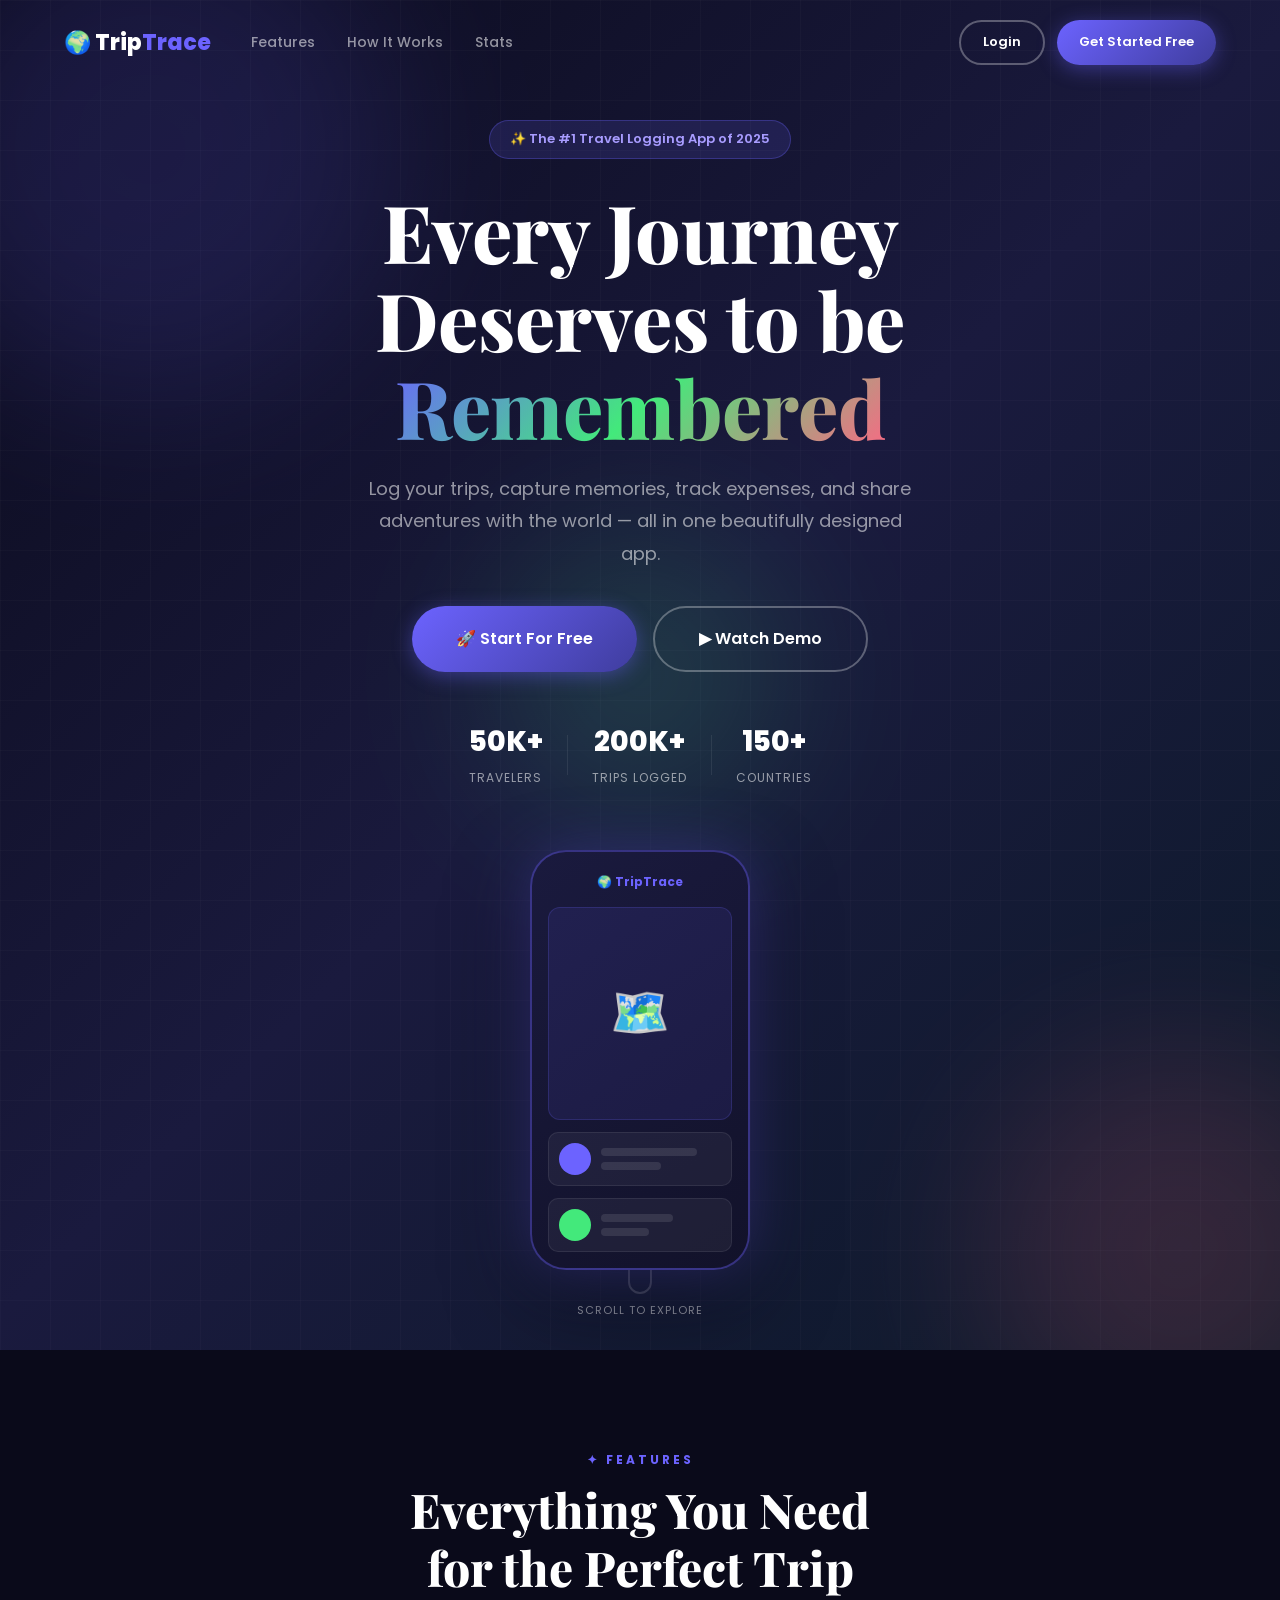
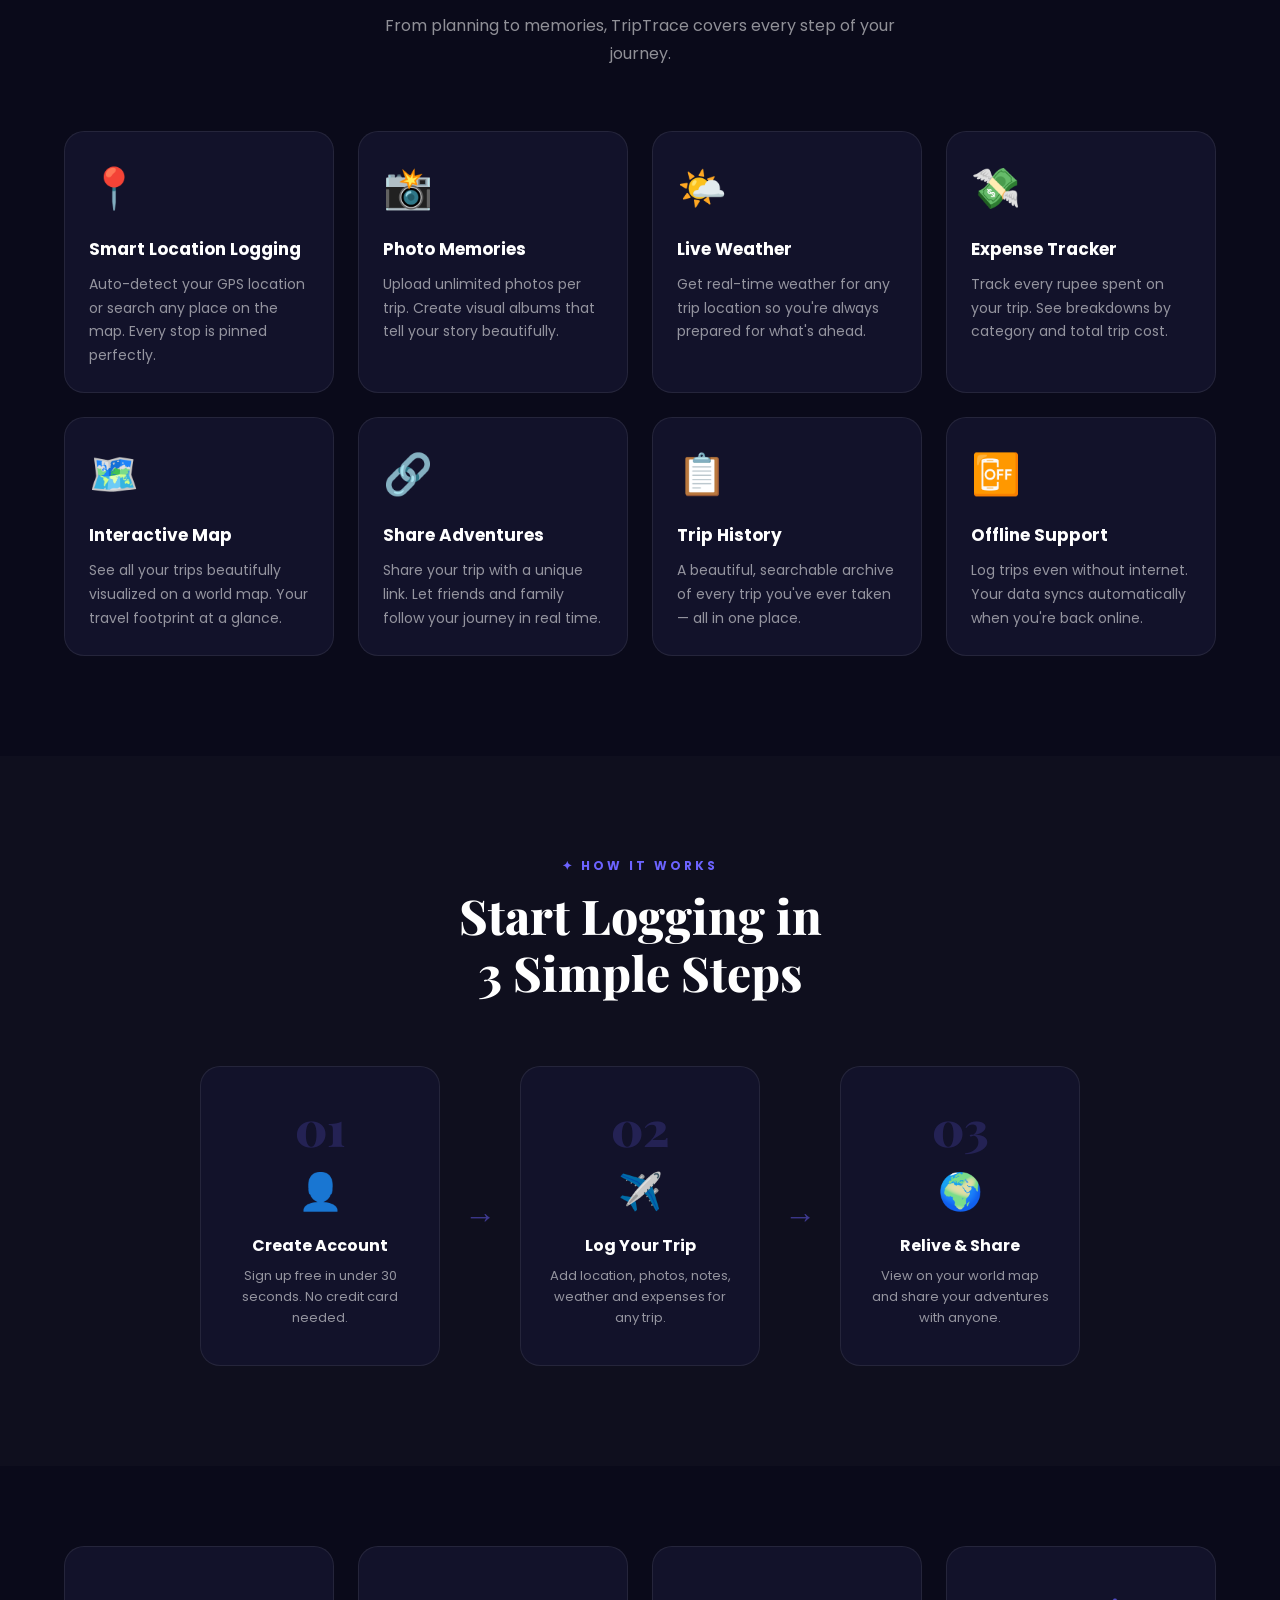
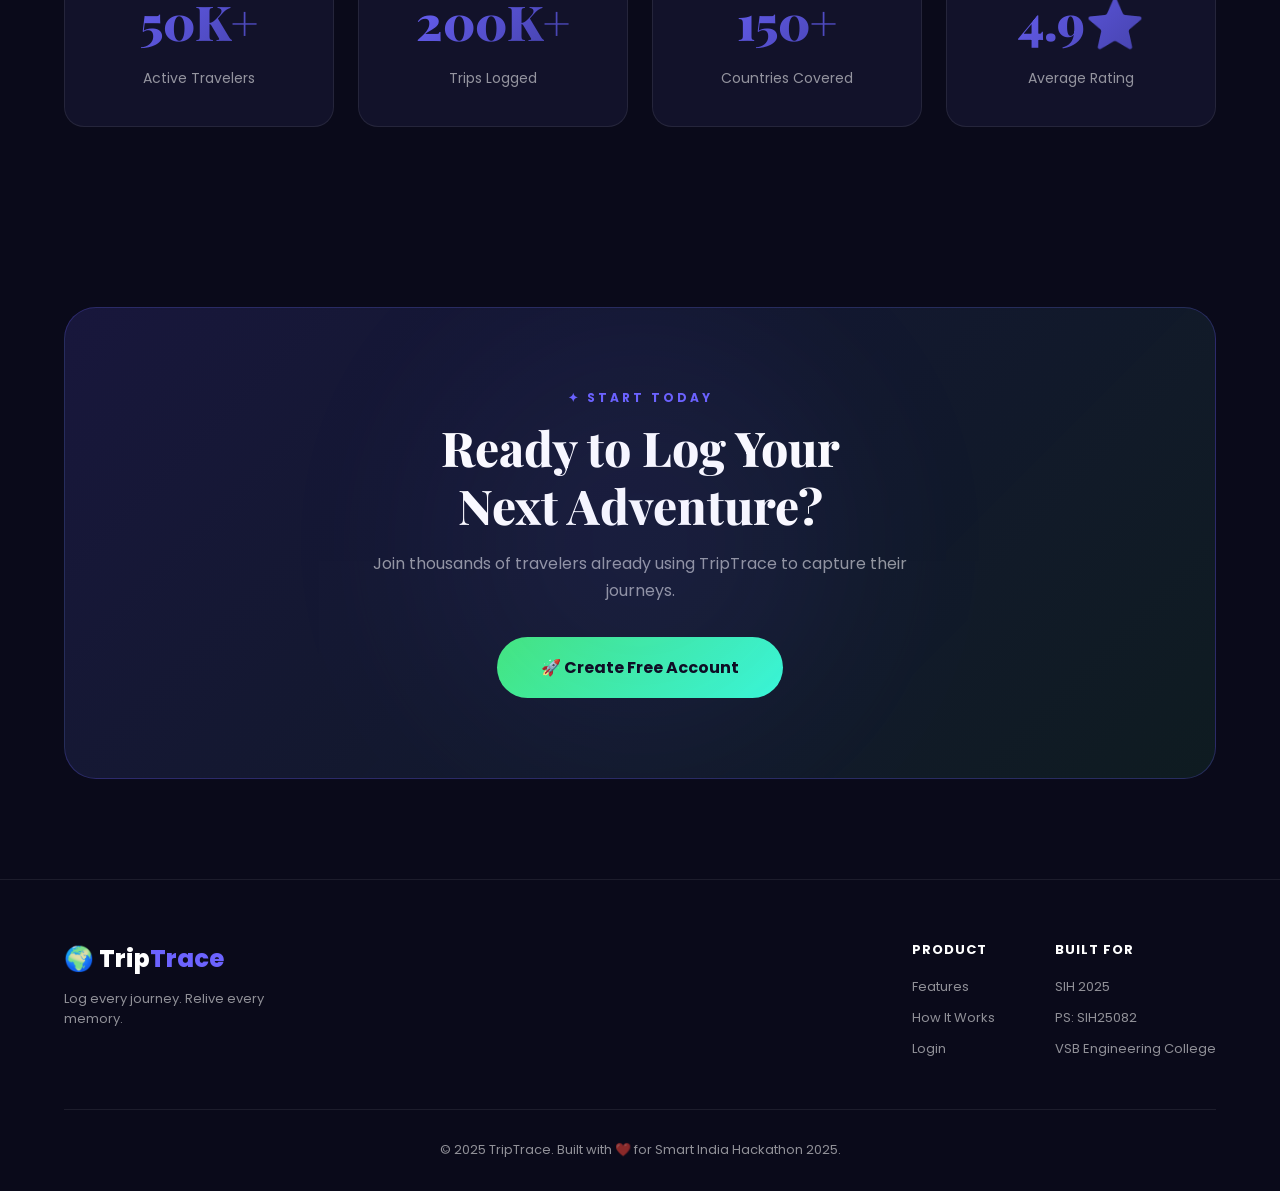
==== index.html @ 21048da5 "Initial commit - TripTrace SIH25082" ====
<!DOCTYPE html>
<html lang="en">
<head>
  <meta charset="UTF-8"/>
  <meta name="viewport" content="width=device-width, initial-scale=1.0"/>
  <meta name="description" content="TripTrace — The world's most beautiful travel logging app"/>
  <title>TripTrace — Log Every Journey</title>
  <link rel="stylesheet" href="css/style.css"/>
  <link rel="stylesheet" href="css/landing.css"/>
</head>
<body>

  <!-- NAVBAR -->
  <nav class="navbar" id="navbar">
    <div class="nav-container">
      <div class="nav-logo">🌍 Trip<span>Trace</span></div>
      <div class="nav-links">
        <a href="#features">Features</a>
        <a href="#how-it-works">How It Works</a>
        <a href="#stats">Stats</a>
      </div>
      <div class="nav-cta">
        <a href="login.html" class="btn btn-outline btn-sm">Login</a>
        <a href="login.html?mode=signup" class="btn btn-primary btn-sm">Get Started Free</a>
      </div>
      <button class="menu-toggle" onclick="toggleMenu()">☰</button>
    </div>
    <!-- Mobile Menu -->
    <div class="mobile-menu" id="mobile-menu">
      <a href="#features">Features</a>
      <a href="#how-it-works">How It Works</a>
      <a href="login.html">Login</a>
      <a href="login.html?mode=signup" class="btn btn-primary btn-sm">Get Started Free</a>
    </div>
  </nav>

  <!-- HERO SECTION -->
  <section class="hero">
    <div class="hero-bg">
      <div class="hero-orb orb-1"></div>
      <div class="hero-orb orb-2"></div>
      <div class="hero-orb orb-3"></div>
      <div class="hero-grid"></div>
    </div>
    <div class="hero-content">
      <div class="hero-badge animate-fadeInUp">
        ✨ The #1 Travel Logging App of 2025
      </div>
      <h1 class="hero-title animate-fadeInUp delay-1">
        Every Journey<br/>Deserves to be<br/>
        <span class="gradient-text">Remembered</span>
      </h1>
      <p class="hero-sub animate-fadeInUp delay-2">
        Log your trips, capture memories, track expenses, and share adventures
        with the world — all in one beautifully designed app.
      </p>
      <div class="hero-actions animate-fadeInUp delay-3">
        <a href="login.html?mode=signup" class="btn btn-primary btn-lg">
          🚀 Start For Free
        </a>
        <a href="#how-it-works" class="btn btn-outline btn-lg">
          ▶ Watch Demo
        </a>
      </div>
      <div class="hero-stats animate-fadeInUp delay-4">
        <div class="hero-stat">
          <span class="stat-num">50K+</span>
          <span class="stat-label">Travelers</span>
        </div>
        <div class="stat-divider"></div>
        <div class="hero-stat">
          <span class="stat-num">200K+</span>
          <span class="stat-label">Trips Logged</span>
        </div>
        <div class="stat-divider"></div>
        <div class="hero-stat">
          <span class="stat-num">150+</span>
          <span class="stat-label">Countries</span>
        </div>
      </div>
    </div>
    <div class="hero-visual animate-float">
      <div class="phone-mockup">
        <div class="phone-screen">
          <div class="mock-nav">🌍 TripTrace</div>
          <div class="mock-map">🗺️</div>
          <div class="mock-card">
            <div class="mock-dot"></div>
            <div class="mock-lines">
              <div class="mock-line w80"></div>
              <div class="mock-line w50"></div>
            </div>
          </div>
          <div class="mock-card">
            <div class="mock-dot" style="background:#43E97B"></div>
            <div class="mock-lines">
              <div class="mock-line w60"></div>
              <div class="mock-line w40"></div>
            </div>
          </div>
        </div>
      </div>
    </div>
    <div class="hero-scroll">
      <div class="scroll-indicator">
        <div class="scroll-dot"></div>
      </div>
      <span>Scroll to explore</span>
    </div>
  </section>

  <!-- FEATURES SECTION -->
  <section class="features-section" id="features">
    <div class="container">
      <div class="section-header">
        <p class="section-tag">✦ Features</p>
        <h2 class="section-title">Everything You Need<br/>for the Perfect Trip</h2>
        <p class="section-sub">From planning to memories, TripTrace covers every step of your journey.</p>
      </div>
      <div class="features-grid">
        <div class="feature-card card animate-fadeInUp">
          <div class="feature-icon">📍</div>
          <h3>Smart Location Logging</h3>
          <p>Auto-detect your GPS location or search any place on the map. Every stop is pinned perfectly.</p>
        </div>
        <div class="feature-card card animate-fadeInUp delay-1">
          <div class="feature-icon">📸</div>
          <h3>Photo Memories</h3>
          <p>Upload unlimited photos per trip. Create visual albums that tell your story beautifully.</p>
        </div>
        <div class="feature-card card animate-fadeInUp delay-2">
          <div class="feature-icon">🌤️</div>
          <h3>Live Weather</h3>
          <p>Get real-time weather for any trip location so you're always prepared for what's ahead.</p>
        </div>
        <div class="feature-card card animate-fadeInUp delay-3">
          <div class="feature-icon">💸</div>
          <h3>Expense Tracker</h3>
          <p>Track every rupee spent on your trip. See breakdowns by category and total trip cost.</p>
        </div>
        <div class="feature-card card animate-fadeInUp">
          <div class="feature-icon">🗺️</div>
          <h3>Interactive Map</h3>
          <p>See all your trips beautifully visualized on a world map. Your travel footprint at a glance.</p>
        </div>
        <div class="feature-card card animate-fadeInUp delay-1">
          <div class="feature-icon">🔗</div>
          <h3>Share Adventures</h3>
          <p>Share your trip with a unique link. Let friends and family follow your journey in real time.</p>
        </div>
        <div class="feature-card card animate-fadeInUp delay-2">
          <div class="feature-icon">📋</div>
          <h3>Trip History</h3>
          <p>A beautiful, searchable archive of every trip you've ever taken — all in one place.</p>
        </div>
        <div class="feature-card card animate-fadeInUp delay-3">
          <div class="feature-icon">📴</div>
          <h3>Offline Support</h3>
          <p>Log trips even without internet. Your data syncs automatically when you're back online.</p>
        </div>
      </div>
    </div>
  </section>

  <!-- HOW IT WORKS -->
  <section class="how-section" id="how-it-works">
    <div class="container">
      <div class="section-header">
        <p class="section-tag">✦ How It Works</p>
        <h2 class="section-title">Start Logging in<br/>3 Simple Steps</h2>
      </div>
      <div class="steps-grid">
        <div class="step-card">
          <div class="step-num">01</div>
          <div class="step-icon">👤</div>
          <h3>Create Account</h3>
          <p>Sign up free in under 30 seconds. No credit card needed.</p>
        </div>
        <div class="step-arrow">→</div>
        <div class="step-card">
          <div class="step-num">02</div>
          <div class="step-icon">✈️</div>
          <h3>Log Your Trip</h3>
          <p>Add location, photos, notes, weather and expenses for any trip.</p>
        </div>
        <div class="step-arrow">→</div>
        <div class="step-card">
          <div class="step-num">03</div>
          <div class="step-icon">🌍</div>
          <h3>Relive & Share</h3>
          <p>View on your world map and share your adventures with anyone.</p>
        </div>
      </div>
    </div>
  </section>

  <!-- STATS SECTION -->
  <section class="stats-section" id="stats">
    <div class="container">
      <div class="stats-grid">
        <div class="stat-card">
          <div class="big-stat">50K+</div>
          <div class="stat-desc">Active Travelers</div>
        </div>
        <div class="stat-card">
          <div class="big-stat">200K+</div>
          <div class="stat-desc">Trips Logged</div>
        </div>
        <div class="stat-card">
          <div class="big-stat">150+</div>
          <div class="stat-desc">Countries Covered</div>
        </div>
        <div class="stat-card">
          <div class="big-stat">4.9⭐</div>
          <div class="stat-desc">Average Rating</div>
        </div>
      </div>
    </div>
  </section>

  <!-- CTA SECTION -->
  <section class="cta-section">
    <div class="container">
      <div class="cta-box">
        <div class="cta-orb"></div>
        <p class="section-tag">✦ Start Today</p>
        <h2 class="section-title">Ready to Log Your<br/>Next Adventure?</h2>
        <p class="section-sub" style="margin:0 auto 32px;">
          Join thousands of travelers already using TripTrace to capture their journeys.
        </p>
        <a href="login.html?mode=signup" class="btn btn-accent btn-lg">
          🚀 Create Free Account
        </a>
      </div>
    </div>
  </section>

  <!-- FOOTER -->
  <footer class="footer">
    <div class="container">
      <div class="footer-top">
        <div class="footer-brand">
          <div class="footer-logo">🌍 Trip<span>Trace</span></div>
          <p>Log every journey. Relive every memory.</p>
        </div>
        <div class="footer-links">
          <div class="link-group">
            <h4>Product</h4>
            <a href="#features">Features</a>
            <a href="#how-it-works">How It Works</a>
            <a href="login.html">Login</a>
          </div>
          <div class="link-group">
            <h4>Built For</h4>
            <a href="#">SIH 2025</a>
            <a href="#">PS: SIH25082</a>
            <a href="#">VSB Engineering College</a>
          </div>
        </div>
      </div>
      <div class="footer-bottom">
        <p>© 2025 TripTrace. Built with ❤️ for Smart India Hackathon 2025.</p>
      </div>
    </div>
  </footer>

  <script>
    // Navbar scroll effect
    window.addEventListener('scroll', () => {
      const nav = document.getElementById('navbar');
      nav.classList.toggle('scrolled', window.scrollY > 50);
    });

    // Mobile menu toggle
    function toggleMenu() {
      document.getElementById('mobile-menu').classList.toggle('open');
    }

    // Intersection Observer for animations
    const observer = new IntersectionObserver((entries) => {
      entries.forEach(e => {
        if (e.isIntersecting) e.target.classList.add('visible');
      });
    }, { threshold: 0.15 });

    document.querySelectorAll('.animate-fadeInUp').forEach(el => observer.observe(el));
  </script>
</body>
</html>
---- css/style.css ----
/* ===== FONTS ===== */
@import url('https://fonts.googleapis.com/css2?family=Poppins:wght@300;400;500;600;700;800;900&family=Playfair+Display:wght@700;800&display=swap');

/* ===== VARIABLES ===== */
:root {
  --primary:       #6C63FF;
  --primary-dark:  #4B44CC;
  --secondary:     #FF6584;
  --accent:        #43E97B;
  --gold:          #FFD700;
  --dark:          #0A0A1A;
  --dark-card:     #12122A;
  --dark-border:   rgba(255,255,255,0.08);
  --white:         #FFFFFF;
  --text-muted:    rgba(255,255,255,0.55);
  --gradient-1:    linear-gradient(135deg, #6C63FF, #3F3D9E);
  --gradient-2:    linear-gradient(135deg, #43E97B, #38F9D7);
  --gradient-3:    linear-gradient(135deg, #FF6584, #FF8E53);
  --gradient-hero: linear-gradient(135deg, #0A0A1A 0%, #1a1a3e 50%, #0d1b2a 100%);
  --shadow-glow:   0 0 40px rgba(108,99,255,0.3);
  --shadow-card:   0 8px 32px rgba(0,0,0,0.3);
  --radius:        20px;
  --radius-sm:     12px;
}

/* ===== RESET ===== */
*, *::before, *::after {
  margin: 0; padding: 0;
  box-sizing: border-box;
}

html { scroll-behavior: smooth; }

body {
  font-family: 'Poppins', sans-serif;
  background: var(--dark);
  color: var(--white);
  overflow-x: hidden;
  line-height: 1.6;
}

/* ===== SCROLLBAR ===== */
::-webkit-scrollbar { width: 6px; }
::-webkit-scrollbar-track { background: var(--dark); }
::-webkit-scrollbar-thumb { background: var(--primary); border-radius: 10px; }

/* ===== BUTTONS ===== */
.btn {
  display: inline-flex;
  align-items: center;
  gap: 8px;
  padding: 14px 32px;
  border-radius: 50px;
  font-size: 15px;
  font-weight: 600;
  cursor: pointer;
  border: none;
  text-decoration: none;
  transition: all 0.3s ease;
  font-family: 'Poppins', sans-serif;
  white-space: nowrap;
}

.btn-primary {
  background: var(--gradient-1);
  color: var(--white);
  box-shadow: 0 4px 20px rgba(108,99,255,0.4);
}
.btn-primary:hover {
  transform: translateY(-3px);
  box-shadow: 0 8px 30px rgba(108,99,255,0.6);
}

.btn-outline {
  background: transparent;
  color: var(--white);
  border: 2px solid rgba(255,255,255,0.3);
}
.btn-outline:hover {
  background: rgba(255,255,255,0.1);
  border-color: var(--white);
  transform: translateY(-2px);
}

.btn-accent {
  background: var(--gradient-2);
  color: var(--dark);
  font-weight: 700;
}
.btn-accent:hover {
  transform: translateY(-3px);
  box-shadow: 0 8px 30px rgba(67,233,123,0.4);
}

.btn-lg { padding: 18px 44px; font-size: 16px; }
.btn-sm { padding: 10px 22px; font-size: 13px; }
.btn-full { width: 100%; justify-content: center; }

/* ===== INPUT FIELDS ===== */
.input-group {
  margin-bottom: 18px;
}
.input-group label {
  display: block;
  font-size: 12px;
  font-weight: 600;
  color: var(--text-muted);
  text-transform: uppercase;
  letter-spacing: 1px;
  margin-bottom: 8px;
}
.input-field {
  width: 100%;
  padding: 14px 18px;
  background: rgba(255,255,255,0.06);
  border: 1.5px solid var(--dark-border);
  border-radius: var(--radius-sm);
  color: var(--white);
  font-size: 14px;
  font-family: 'Poppins', sans-serif;
  outline: none;
  transition: all 0.3s;
}
.input-field::placeholder { color: rgba(255,255,255,0.25); }
.input-field:focus {
  border-color: var(--primary);
  background: rgba(108,99,255,0.08);
  box-shadow: 0 0 0 3px rgba(108,99,255,0.15);
}
textarea.input-field {
  resize: vertical;
  min-height: 100px;
}

/* ===== CARDS ===== */
.card {
  background: var(--dark-card);
  border: 1px solid var(--dark-border);
  border-radius: var(--radius);
  padding: 24px;
  transition: transform 0.3s, box-shadow 0.3s;
}
.card:hover {
  transform: translateY(-4px);
  box-shadow: var(--shadow-card);
}

/* ===== BADGE ===== */
.badge {
  display: inline-block;
  padding: 4px 12px;
  border-radius: 20px;
  font-size: 11px;
  font-weight: 700;
  text-transform: uppercase;
  letter-spacing: 0.5px;
}
.badge-primary { background: rgba(108,99,255,0.2); color: var(--primary); }
.badge-accent  { background: rgba(67,233,123,0.2); color: var(--accent); }
.badge-gold    { background: rgba(255,215,0,0.2);  color: var(--gold); }

/* ===== SECTION TITLES ===== */
.section-tag {
  font-size: 12px;
  font-weight: 700;
  text-transform: uppercase;
  letter-spacing: 3px;
  color: var(--primary);
  margin-bottom: 12px;
}
.section-title {
  font-family: 'Playfair Display', serif;
  font-size: clamp(28px, 5vw, 48px);
  font-weight: 800;
  line-height: 1.2;
  margin-bottom: 16px;
}
.section-sub {
  font-size: 16px;
  color: var(--text-muted);
  max-width: 540px;
  line-height: 1.7;
}

/* ===== TOAST ===== */
.toast {
  position: fixed;
  bottom: 30px;
  left: 50%;
  transform: translateX(-50%) translateY(20px);
  background: var(--dark-card);
  color: var(--white);
  padding: 14px 28px;
  border-radius: 50px;
  font-size: 14px;
  font-weight: 500;
  border: 1px solid var(--dark-border);
  box-shadow: var(--shadow-card);
  z-index: 9999;
  opacity: 0;
  transition: all 0.3s ease;
  white-space: nowrap;
}
.toast.show {
  opacity: 1;
  transform: translateX(-50%) translateY(0);
}

/* ===== LOADER ===== */
.loader {
  width: 20px; height: 20px;
  border: 3px solid rgba(255,255,255,0.2);
  border-top-color: var(--white);
  border-radius: 50%;
  animation: spin 0.8s linear infinite;
  display: inline-block;
  vertical-align: middle;
}
@keyframes spin { to { transform: rotate(360deg); } }

/* ===== ANIMATIONS ===== */
@keyframes fadeInUp {
  from { opacity: 0; transform: translateY(30px); }
  to   { opacity: 1; transform: translateY(0); }
}
@keyframes fadeIn {
  from { opacity: 0; }
  to   { opacity: 1; }
}
@keyframes float {
  0%, 100% { transform: translateY(0); }
  50%       { transform: translateY(-12px); }
}
@keyframes pulse {
  0%, 100% { transform: scale(1); }
  50%       { transform: scale(1.05); }
}
@keyframes shimmer {
  0%   { background-position: -200% 0; }
  100% { background-position: 200% 0; }
}

.animate-fadeInUp  { animation: fadeInUp 0.6s ease forwards; }
.animate-float     { animation: float 4s ease-in-out infinite; }
.animate-pulse     { animation: pulse 2s ease-in-out infinite; }

.delay-1 { animation-delay: 0.1s; }
.delay-2 { animation-delay: 0.2s; }
.delay-3 { animation-delay: 0.3s; }
.delay-4 { animation-delay: 0.4s; }

/* ===== SKELETON LOADER ===== */
.skeleton {
  background: linear-gradient(90deg,
    rgba(255,255,255,0.05) 25%,
    rgba(255,255,255,0.1)  50%,
    rgba(255,255,255,0.05) 75%);
  background-size: 200% 100%;
  animation: shimmer 1.5s infinite;
  border-radius: var(--radius-sm);
}

/* ===== APP LAYOUT (Inner Pages) ===== */
.app-body { background: #0D0D1F; }

.app-layout {
  max-width: 480px;
  margin: 0 auto;
  min-height: 100vh;
  display: flex;
  flex-direction: column;
  position: relative;
}

/* TOP NAV */
.top-nav {
  background: linear-gradient(135deg, #12122A, #1a1a3e);
  padding: 20px 20px 16px;
  display: flex;
  justify-content: space-between;
  align-items: center;
  border-bottom: 1px solid var(--dark-border);
  position: sticky;
  top: 0;
  z-index: 100;
}
.nav-brand { display: flex; align-items: center; gap: 10px; }
.nav-brand .brand-icon { font-size: 28px; }
.nav-brand .brand-text { font-size: 18px; font-weight: 800; }
.nav-brand .brand-text span { color: var(--primary); }
.nav-subtitle { font-size: 11px; color: var(--text-muted); margin-top: 1px; }
.nav-actions { display: flex; gap: 10px; align-items: center; }

/* BOTTOM NAV */
.bottom-nav {
  position: fixed;
  bottom: 0;
  left: 50%;
  transform: translateX(-50%);
  width: 100%;
  max-width: 480px;
  background: rgba(18,18,42,0.95);
  backdrop-filter: blur(20px);
  display: flex;
  justify-content: space-around;
  align-items: center;
  padding: 10px 0 16px;
  border-top: 1px solid var(--dark-border);
  z-index: 100;
}
.nav-item {
  display: flex;
  flex-direction: column;
  align-items: center;
  text-decoration: none;
  color: var(--text-muted);
  font-size: 10px;
  font-weight: 500;
  gap: 4px;
  transition: color 0.2s;
  padding: 4px 12px;
}
.nav-item .nav-icon { font-size: 22px; }
.nav-item.active { color: var(--primary); }
.nav-item.active .nav-icon {
  filter: drop-shadow(0 0 6px rgba(108,99,255,0.8));
}

/* PAGE CONTENT */
.page-content {
  flex: 1;
  padding: 20px 16px 100px;
  overflow-y: auto;
}

/* ===== DIVIDER ===== */
.divider {
  height: 1px;
  background: var(--dark-border);
  margin: 24px 0;
}

/* ===== RESPONSIVE ===== */
@media (max-width: 480px) {
  .btn-lg { padding: 16px 32px; font-size: 15px; }
  .section-title { font-size: 28px; }
}
---- css/landing.css ----
/* ===== NAVBAR ===== */
.navbar {
  position: fixed; top: 0; left: 0; right: 0;
  z-index: 1000;
  padding: 20px 0;
  transition: all 0.4s ease;
}
.navbar.scrolled {
  background: rgba(10,10,26,0.95);
  backdrop-filter: blur(20px);
  padding: 14px 0;
  border-bottom: 1px solid rgba(255,255,255,0.06);
  box-shadow: 0 4px 30px rgba(0,0,0,0.3);
}
.nav-container {
  max-width: 1200px; margin: 0 auto;
  padding: 0 24px;
  display: flex; align-items: center; gap: 40px;
}
.nav-logo {
  font-size: 22px; font-weight: 800;
  text-decoration: none; color: var(--white);
}
.nav-logo span { color: var(--primary); }
.nav-links { display: flex; gap: 32px; flex: 1; }
.nav-links a {
  color: var(--text-muted); text-decoration: none;
  font-size: 14px; font-weight: 500;
  transition: color 0.2s;
}
.nav-links a:hover { color: var(--white); }
.nav-cta { display: flex; gap: 12px; }
.menu-toggle {
  display: none; background: none; border: none;
  color: white; font-size: 22px; cursor: pointer;
}
.mobile-menu {
  display: none; flex-direction: column;
  gap: 16px; padding: 20px 24px;
  background: rgba(10,10,26,0.98);
}
.mobile-menu.open { display: flex; }
.mobile-menu a {
  color: var(--text-muted); text-decoration: none; font-size: 15px;
}

/* ===== HERO ===== */
.hero {
  min-height: 100vh;
  display: flex; flex-direction: column;
  justify-content: center; align-items: center;
  position: relative; overflow: hidden;
  padding: 120px 24px 80px;
  background: var(--gradient-hero);
  text-align: center;
}
.hero-bg { position: absolute; inset: 0; pointer-events: none; }
.hero-orb {
  position: absolute; border-radius: 50%;
  filter: blur(80px); opacity: 0.15;
}
.orb-1 {
  width: 500px; height: 500px;
  background: var(--primary);
  top: -100px; left: -100px;
}
.orb-2 {
  width: 400px; height: 400px;
  background: var(--secondary);
  bottom: -100px; right: -100px;
}
.orb-3 {
  width: 300px; height: 300px;
  background: var(--accent);
  top: 50%; left: 50%; transform: translate(-50%,-50%);
}
.hero-grid {
  position: absolute; inset: 0;
  background-image:
    linear-gradient(rgba(255,255,255,0.02) 1px, transparent 1px),
    linear-gradient(90deg, rgba(255,255,255,0.02) 1px, transparent 1px);
  background-size: 50px 50px;
}
.hero-content { position: relative; z-index: 2; max-width: 760px; }
.hero-badge {
  display: inline-block;
  background: rgba(108,99,255,0.15);
  border: 1px solid rgba(108,99,255,0.3);
  color: #a89cff;
  padding: 8px 20px; border-radius: 50px;
  font-size: 13px; font-weight: 600;
  margin-bottom: 28px;
}
.hero-title {
  font-family: 'Playfair Display', serif;
  font-size: clamp(40px, 7vw, 80px);
  font-weight: 800; line-height: 1.1;
  margin-bottom: 22px;
}
.gradient-text {
  background: linear-gradient(135deg, #6C63FF, #43E97B, #FF6584);
  -webkit-background-clip: text;
  -webkit-text-fill-color: transparent;
  background-clip: text;
}
.hero-sub {
  font-size: clamp(15px, 2vw, 18px);
  color: var(--text-muted); line-height: 1.8;
  margin-bottom: 36px; max-width: 560px; margin-left: auto; margin-right: auto;
}
.hero-actions { display: flex; gap: 16px; justify-content: center; flex-wrap: wrap; margin-bottom: 48px; }
.hero-stats {
  display: flex; align-items: center; justify-content: center;
  gap: 24px; flex-wrap: wrap;
}
.hero-stat { text-align: center; }
.stat-num { display: block; font-size: 28px; font-weight: 800; color: var(--white); }
.stat-label { font-size: 12px; color: var(--text-muted); text-transform: uppercase; letter-spacing: 1px; }
.stat-divider { width: 1px; height: 40px; background: var(--dark-border); }

/* PHONE MOCKUP */
.hero-visual { position: relative; z-index: 2; margin-top: 60px; }
.phone-mockup {
  width: 220px; height: 420px;
  background: linear-gradient(145deg, #1a1a3e, #12122A);
  border-radius: 36px;
  border: 2px solid rgba(108,99,255,0.4);
  padding: 16px;
  box-shadow: 0 0 60px rgba(108,99,255,0.3), 0 30px 80px rgba(0,0,0,0.5);
  margin: 0 auto;
}
.phone-screen { height: 100%; display: flex; flex-direction: column; gap: 12px; }
.mock-nav {
  text-align: center; font-size: 12px; font-weight: 700;
  color: var(--primary); padding: 4px 0;
}
.mock-map {
  flex: 1; background: rgba(108,99,255,0.1);
  border-radius: 12px; display: flex;
  align-items: center; justify-content: center;
  font-size: 48px;
  border: 1px solid rgba(108,99,255,0.2);
}
.mock-card {
  background: rgba(255,255,255,0.05);
  border-radius: 10px; padding: 10px;
  display: flex; align-items: center; gap: 10px;
  border: 1px solid var(--dark-border);
}
.mock-dot {
  width: 32px; height: 32px;
  border-radius: 50%; background: var(--primary); flex-shrink: 0;
}
.mock-lines { flex: 1; display: flex; flex-direction: column; gap: 6px; }
.mock-line {
  height: 8px; background: rgba(255,255,255,0.1);
  border-radius: 4px;
}
.w80 { width: 80%; }
.w60 { width: 60%; }
.w50 { width: 50%; }
.w40 { width: 40%; }

/* SCROLL INDICATOR */
.hero-scroll {
  position: absolute; bottom: 30px; left: 50%;
  transform: translateX(-50%);
  display: flex; flex-direction: column;
  align-items: center; gap: 8px;
  color: var(--text-muted); font-size: 11px;
  letter-spacing: 1px; text-transform: uppercase;
}
.scroll-indicator {
  width: 24px; height: 40px;
  border: 2px solid rgba(255,255,255,0.2);
  border-radius: 12px;
  display: flex; justify-content: center;
  padding-top: 6px;
}
.scroll-dot {
  width: 4px; height: 8px;
  background: var(--primary); border-radius: 2px;
  animation: scrollDown 1.5s ease infinite;
}
@keyframes scrollDown {
  0%   { transform: translateY(0); opacity: 1; }
  100% { transform: translateY(12px); opacity: 0; }
}

/* ===== CONTAINER ===== */
.container { max-width: 1200px; margin: 0 auto; padding: 0 24px; }

/* ===== SECTION HEADER ===== */
.section-header { text-align: center; margin-bottom: 64px; }
.section-header .section-sub { margin: 0 auto; }

/* ===== FEATURES ===== */
.features-section { padding: 100px 0; }
.features-grid {
  display: grid;
  grid-template-columns: repeat(auto-fit, minmax(260px, 1fr));
  gap: 24px;
}
.feature-card { opacity: 0; }
.feature-card.visible { animation: fadeInUp 0.6s ease forwards; }
.feature-icon {
  font-size: 40px; margin-bottom: 16px; display: block;
}
.feature-card h3 {
  font-size: 17px; font-weight: 700; margin-bottom: 10px;
}
.feature-card p { font-size: 14px; color: var(--text-muted); line-height: 1.7; }

/* ===== HOW IT WORKS ===== */
.how-section { padding: 100px 0; background: rgba(255,255,255,0.02); }
.steps-grid {
  display: flex; align-items: center;
  justify-content: center; gap: 24px; flex-wrap: wrap;
}
.step-card {
  background: var(--dark-card);
  border: 1px solid var(--dark-border);
  border-radius: var(--radius);
  padding: 36px 28px; text-align: center;
  max-width: 240px; flex: 1;
}
.step-num {
  font-size: 48px; font-weight: 900;
  color: rgba(108,99,255,0.2);
  font-family: 'Playfair Display', serif;
  line-height: 1; margin-bottom: 12px;
}
.step-icon { font-size: 36px; margin-bottom: 12px; }
.step-card h3 { font-size: 16px; font-weight: 700; margin-bottom: 8px; }
.step-card p { font-size: 13px; color: var(--text-muted); }
.step-arrow { font-size: 32px; color: var(--primary); opacity: 0.5; }

/* ===== STATS ===== */
.stats-section { padding: 80px 0; }
.stats-grid {
  display: grid;
  grid-template-columns: repeat(auto-fit, minmax(200px, 1fr));
  gap: 24px;
}
.stat-card {
  background: var(--dark-card);
  border: 1px solid var(--dark-border);
  border-radius: var(--radius);
  padding: 36px; text-align: center;
}
.big-stat {
  font-size: 48px; font-weight: 900;
  background: var(--gradient-1);
  -webkit-background-clip: text;
  -webkit-text-fill-color: transparent;
  background-clip: text;
  font-family: 'Playfair Display', serif;
  margin-bottom: 8px;
}
.stat-desc { font-size: 14px; color: var(--text-muted); }

/* ===== CTA ===== */
.cta-section { padding: 100px 0; }
.cta-box {
  background: linear-gradient(135deg, rgba(108,99,255,0.15), rgba(67,233,123,0.08));
  border: 1px solid rgba(108,99,255,0.25);
  border-radius: 32px; padding: 80px 40px;
  text-align: center; position: relative; overflow: hidden;
}
.cta-orb {
  position: absolute; width: 400px; height: 400px;
  background: var(--primary); border-radius: 50%;
  filter: blur(100px); opacity: 0.08;
  top: 50%; left: 50%; transform: translate(-50%,-50%);
  pointer-events: none;
}

/* ===== FOOTER ===== */
.footer { padding: 60px 0 30px; border-top: 1px solid var(--dark-border); }
.footer-top {
  display: flex; justify-content: space-between;
  gap: 40px; flex-wrap: wrap; margin-bottom: 40px;
}
.footer-logo {
  font-size: 24px; font-weight: 800; margin-bottom: 10px;
}
.footer-logo span { color: var(--primary); }
.footer-brand p { font-size: 13px; color: var(--text-muted); max-width: 240px; }
.footer-links { display: flex; gap: 60px; flex-wrap: wrap; }
.link-group h4 { font-size: 13px; font-weight: 700; margin-bottom: 16px; text-transform: uppercase; letter-spacing: 1px; }
.link-group a {
  display: block; color: var(--text-muted);
  text-decoration: none; font-size: 13px;
  margin-bottom: 10px; transition: color 0.2s;
}
.link-group a:hover { color: var(--white); }
.footer-bottom {
  text-align: center; padding-top: 30px;
  border-top: 1px solid var(--dark-border);
  font-size: 13px; color: var(--text-muted);
}

/* ===== RESPONSIVE ===== */
@media (max-width: 768px) {
  .nav-links, .nav-cta { display: none; }
  .menu-toggle { display: block; }
  .step-arrow { display: none; }
  .hero { padding: 100px 20px 60px; }
  .cta-box { padding: 50px 20px; }
  .footer-top { flex-direction: column; }
  .footer-links { gap: 32px; }
}
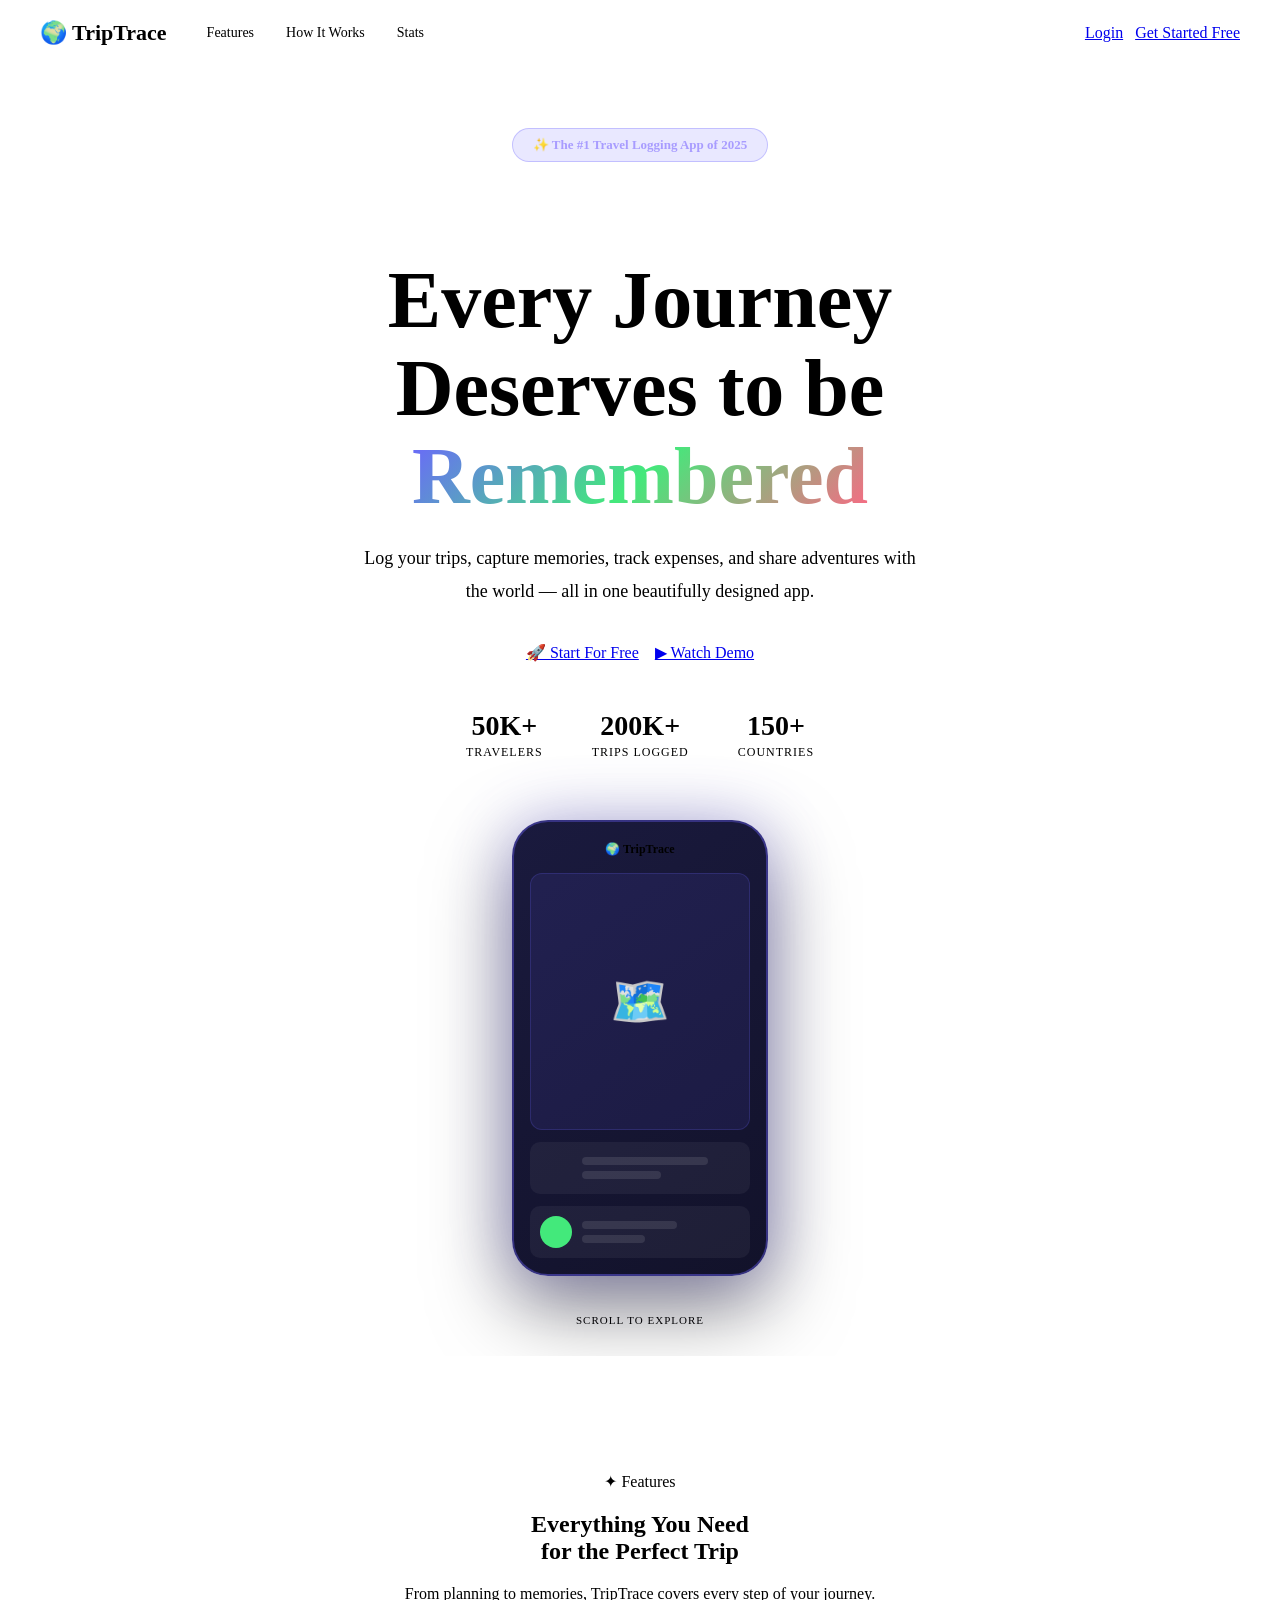
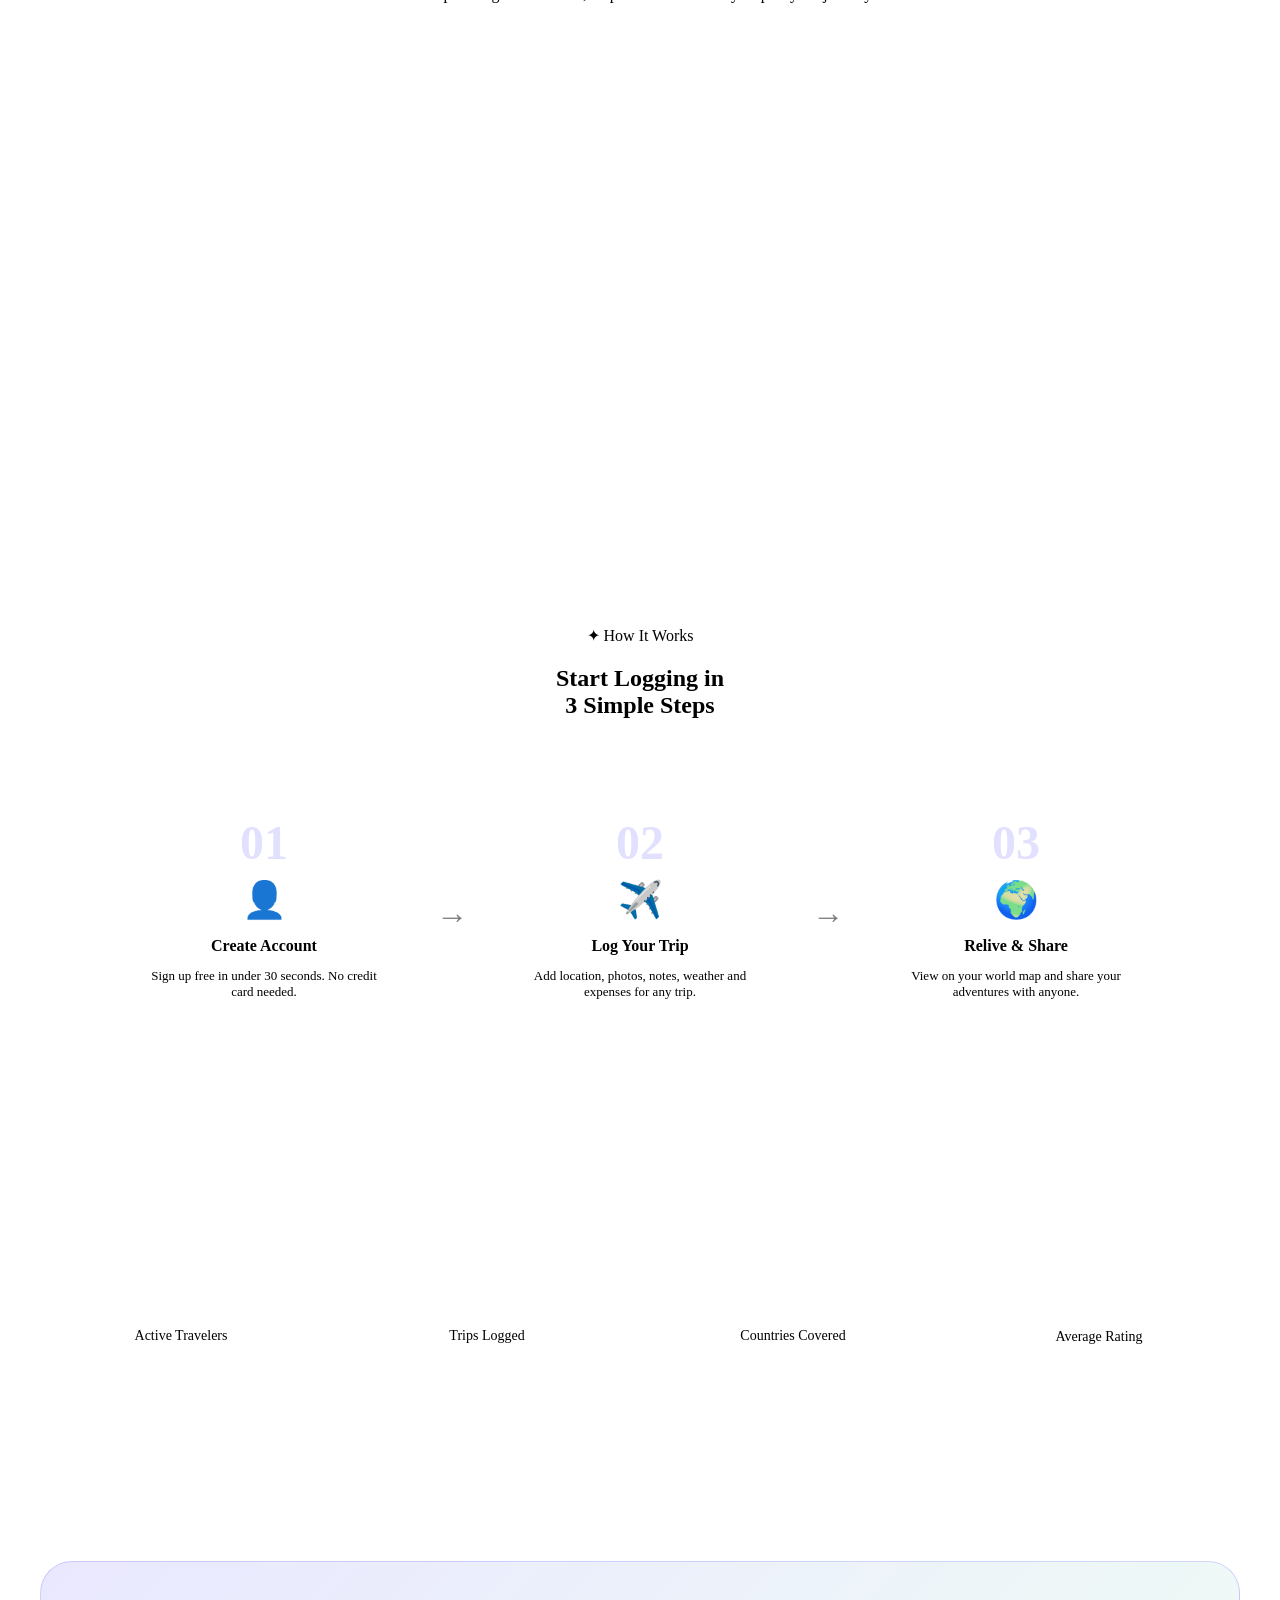
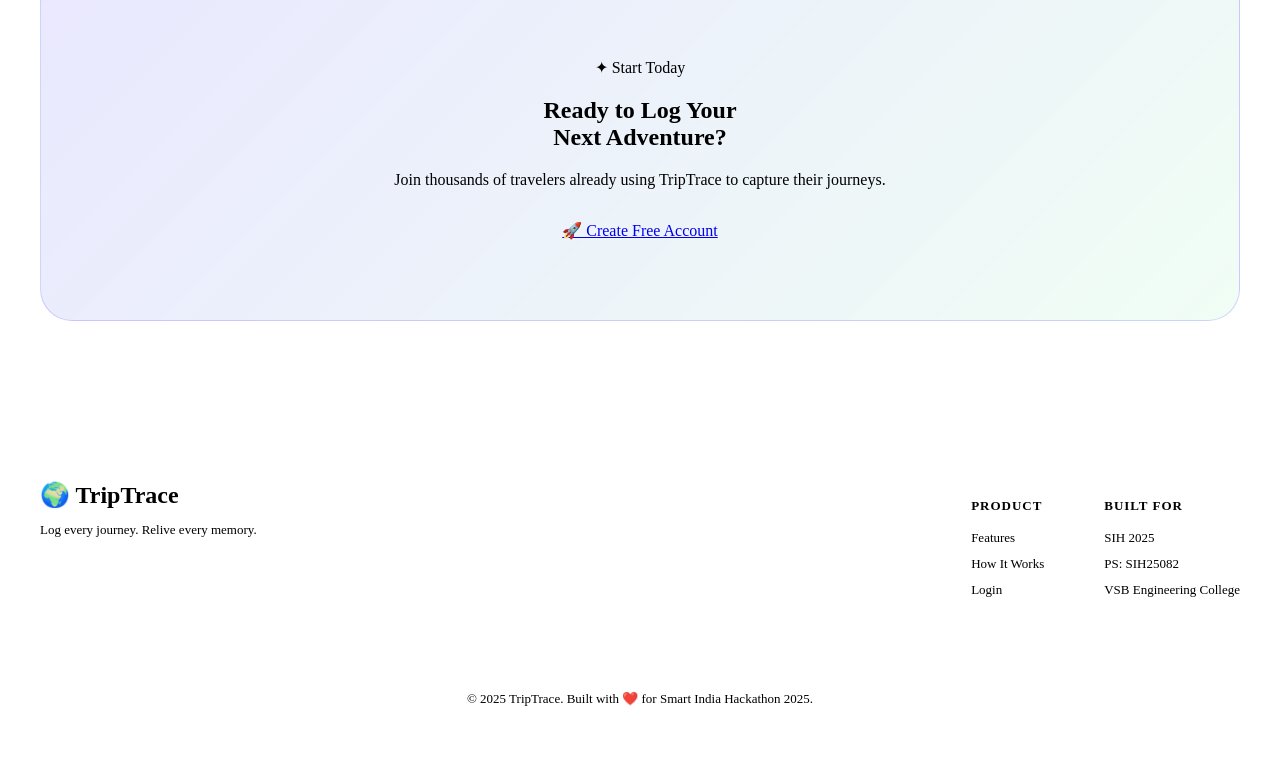
==== commit d12e98c9: "Added SEO meta tags" ====
--- a/index.html
+++ b/index.html
@@ -5,6 +5,14 @@
   <meta name="viewport" content="width=device-width, initial-scale=1.0"/>
   <meta name="description" content="TripTrace — The world's most beautiful travel logging app"/>
   <title>TripTrace — Log Every Journey</title>
+  <meta name="description" content="TripTrace — Log your trips, capture memories, track expenses and share adventures with the world"/>
+<meta name="keywords" content="travel app, trip logger, travel diary, trip tracker India, travel memories"/>
+<meta name="author" content="Sanjay Udayan"/>
+<meta name="robots" content="index, follow"/>
+<meta property="og:title" content="TripTrace — Log Every Journey"/>
+<meta property="og:description" content="Log your trips, capture memories and share adventures"/>
+<meta property="og:type" content="website"/>
+<meta property="og:url" content="https://triptrace-sanjay.netlify.app"
   <link rel="stylesheet" href="css/style.css"/>
   <link rel="stylesheet" href="css/landing.css"/>
 </head>
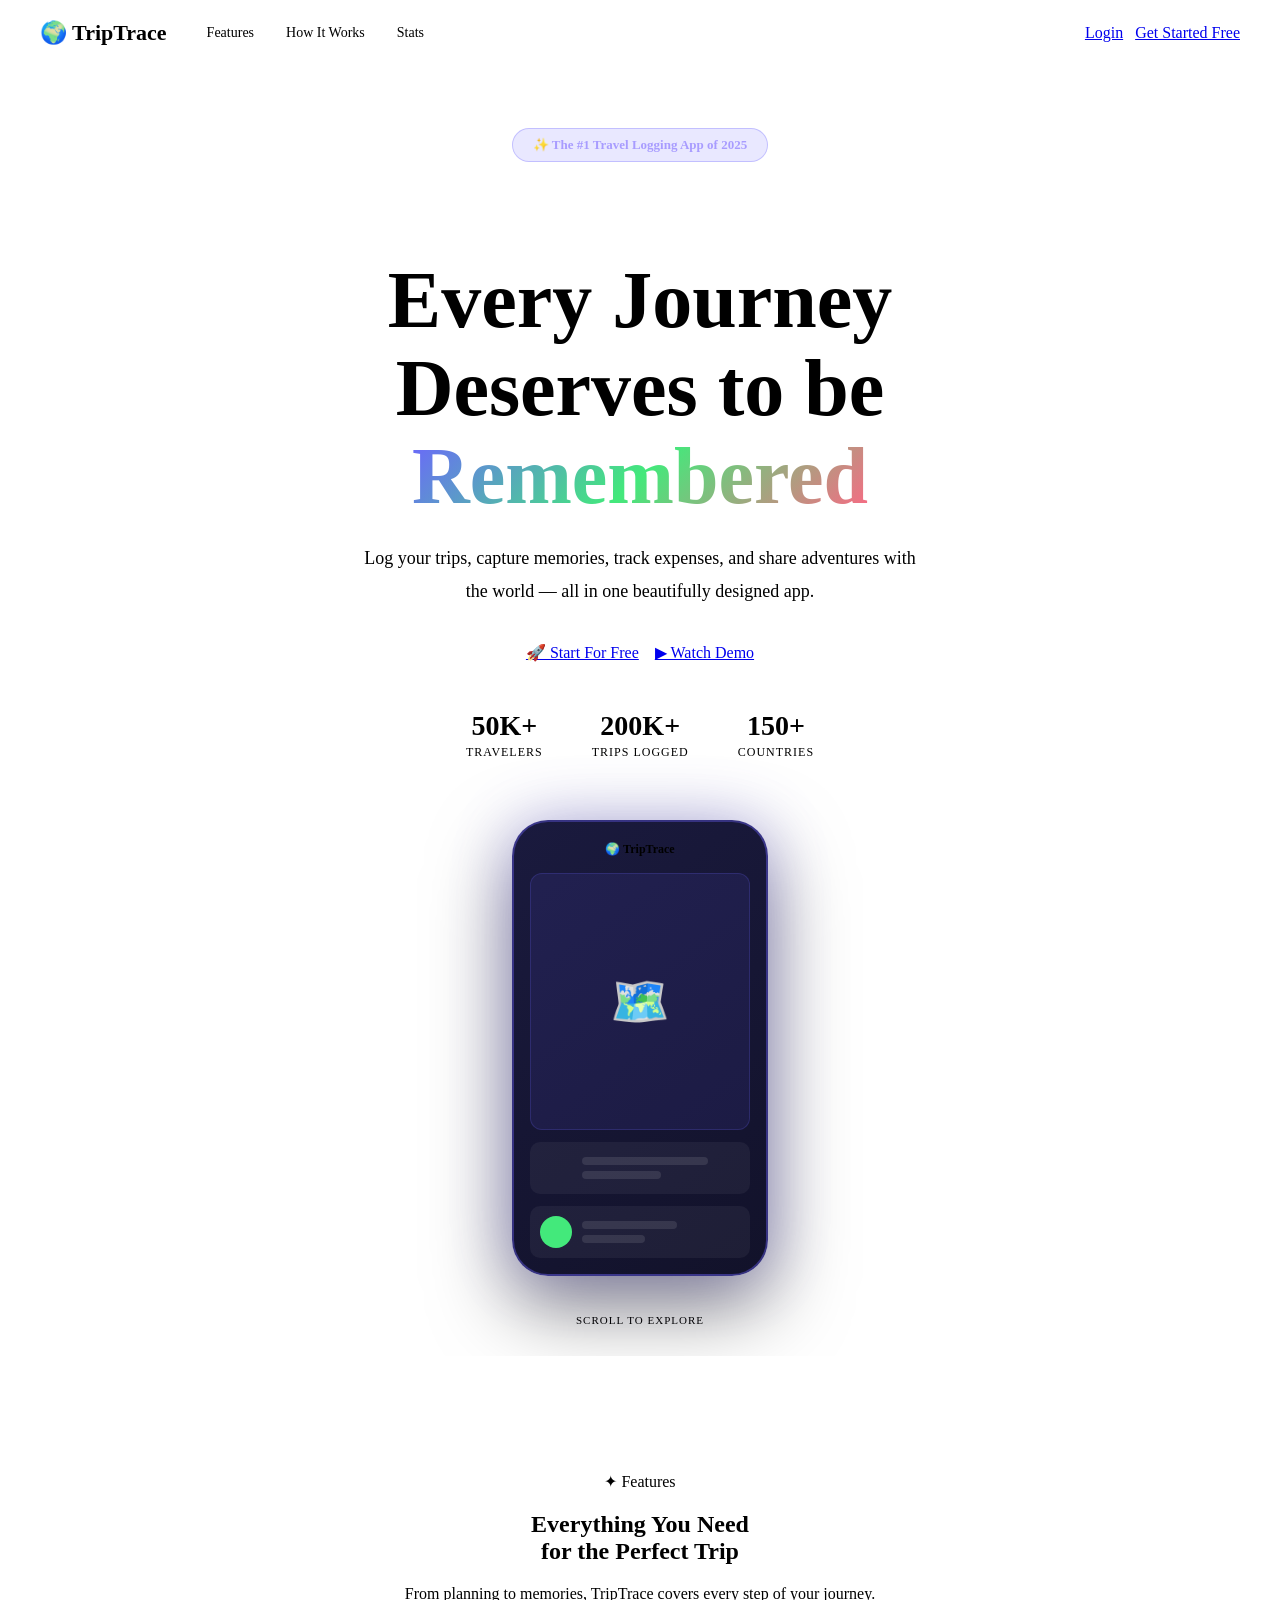
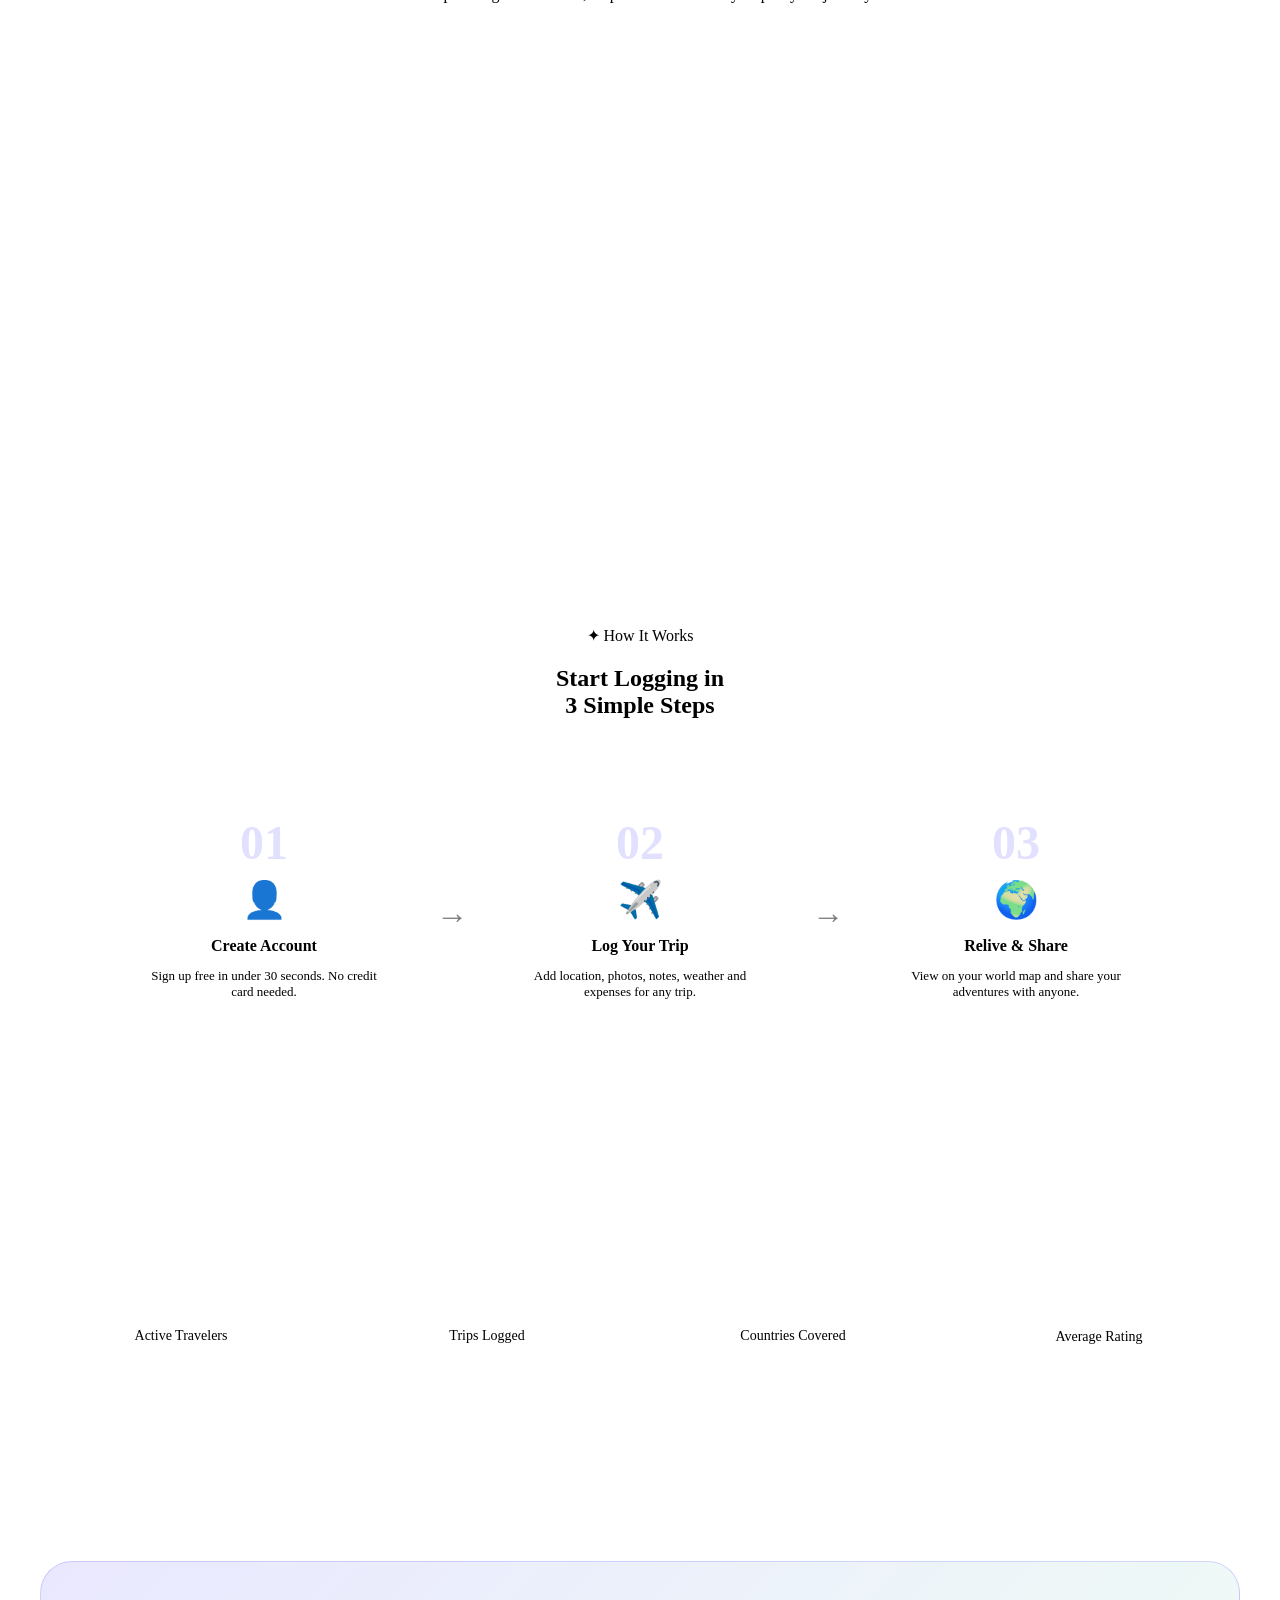
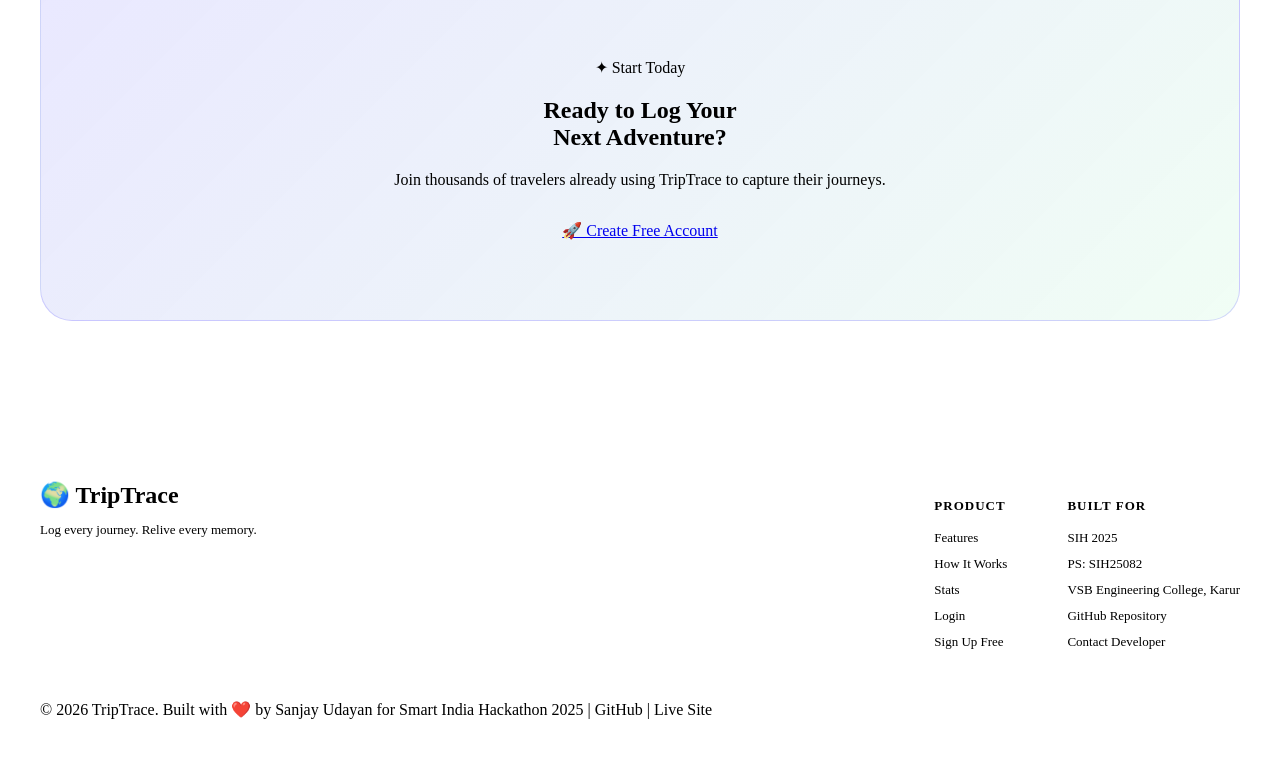
==== commit 72453e40: "Updated footer with complete information" ====
--- a/index.html
+++ b/index.html
@@ -3,7 +3,6 @@
 <head>
   <meta charset="UTF-8"/>
   <meta name="viewport" content="width=device-width, initial-scale=1.0"/>
-  <meta name="description" content="TripTrace — The world's most beautiful travel logging app"/>
   <title>TripTrace — Log Every Journey</title>
   <meta name="description" content="TripTrace — Log your trips, capture memories, track expenses and share adventures with the world"/>
 <meta name="keywords" content="travel app, trip logger, travel diary, trip tracker India, travel memories"/>
@@ -253,22 +252,34 @@
         </div>
         <div class="footer-links">
           <div class="link-group">
-            <h4>Product</h4>
-            <a href="#features">Features</a>
-            <a href="#how-it-works">How It Works</a>
-            <a href="login.html">Login</a>
-          </div>
-          <div class="link-group">
-            <h4>Built For</h4>
-            <a href="#">SIH 2025</a>
-            <a href="#">PS: SIH25082</a>
-            <a href="#">VSB Engineering College</a>
-          </div>
-        </div>
-      </div>
-      <div class="footer-bottom">
-        <p>© 2025 TripTrace. Built with ❤️ for Smart India Hackathon 2025.</p>
-      </div>
+  <h4>Product</h4>
+  <a href="#features">Features</a>
+  <a href="#how-it-works">How It Works</a>
+  <a href="#stats">Stats</a>
+  <a href="login.html">Login</a>
+  <a href="login.html?mode=signup">Sign Up Free</a>
+</div>
+         <div class="link-group">
+  <h4>Built For</h4>
+  <a href="#">SIH 2025</a>
+  <a href="#">PS: SIH25082</a>
+  <a href="#">VSB Engineering College, Karur</a>
+  <a href="https://github.com/sanjayudayan/TripTrace" target="_blank">GitHub Repository</a>
+  <a href="mailto:sanjayudayan27@gmail.com">Contact Developer</a>
+</div>
+        </div>
+      </div>
+      <p>© 2026 TripTrace. Built with ❤️ by Sanjay Udayan for Smart India Hackathon 2025 | 
+<a href="https://github.com/sanjayudayan/TripTrace" 
+   target="_blank" 
+   style="color:var(--primary); text-decoration:none;">
+   GitHub
+</a> | 
+<a href="https://triptrace-sanjay.netlify.app" 
+   style="color:var(--primary); text-decoration:none;">
+   Live Site
+</a>
+</p>
     </div>
   </footer>
 
